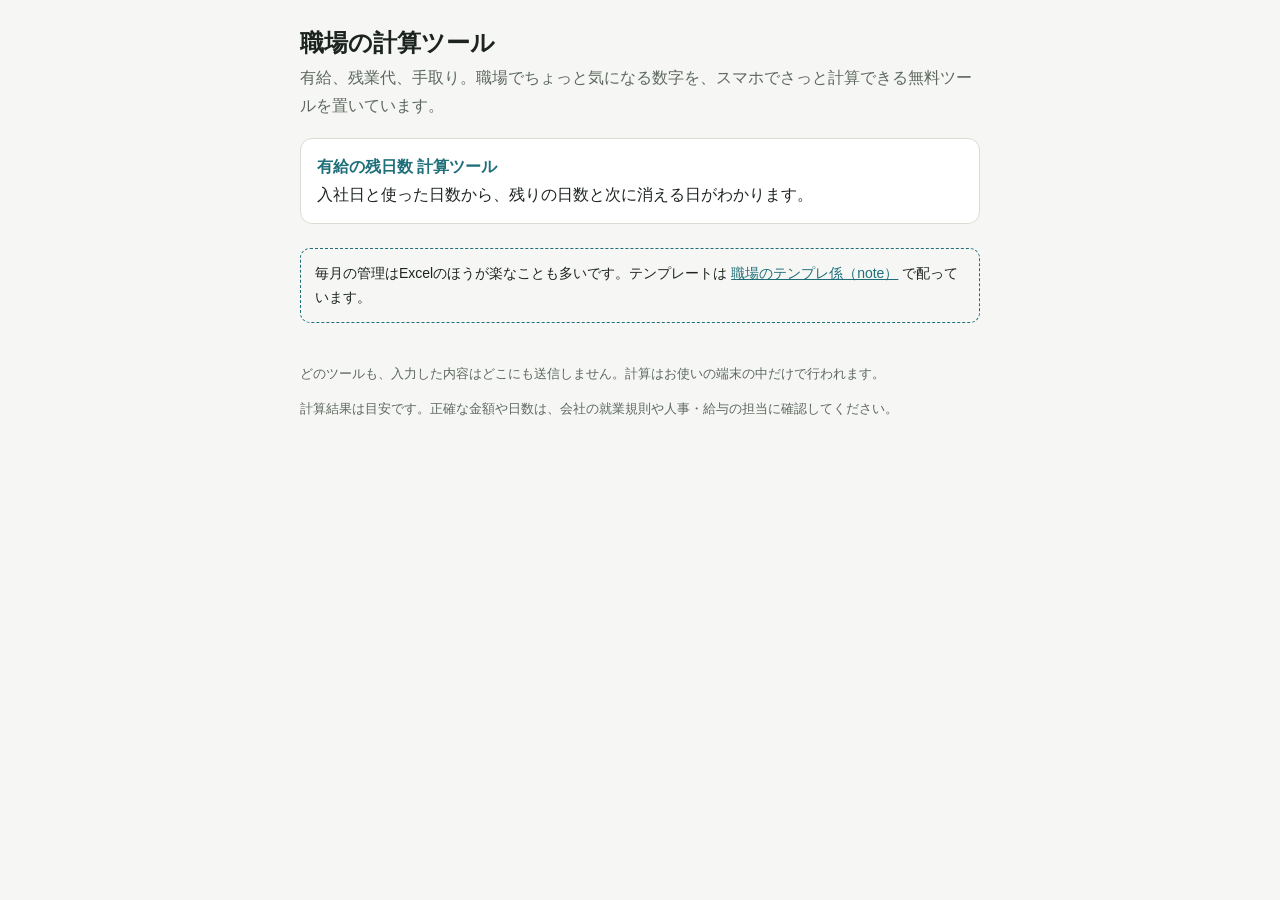
==== index.html @ 826455d9 "有給の残日数 計算ツールを公開 Co-Authored-By: Claude Opus 5.5 <noreply@anthropic.com> Claude-Session: https://clau" ====
<!doctype html>
<html lang="ja">
<head>
<meta charset="utf-8">
<meta name="viewport" content="width=device-width,initial-scale=1,viewport-fit=cover">
<title>職場の計算ツール｜有給・残業代・手取りをスマホでさっと計算</title>
<meta name="description" content="会社員が「ちょっと計算したい」ときに使える無料の計算ツール集。有給の残日数、残業代の目安、手取りの計算など。入力内容はどこにも送信しません。">
<link rel="canonical" href="https://by8k98rff4-gif.github.io/shokuba-tools/">
<link rel="stylesheet" href="assets/style.css">
</head>
<body>
<div class="wrap">
  <h1>職場の計算ツール</h1>
  <p class="lead">有給、残業代、手取り。職場でちょっと気になる数字を、スマホでさっと計算できる無料ツールを置いています。</p>

  <!-- TOOLS:START （ツールを追加したらこの一覧に1行足す） -->
  <ul class="list">
    <li><a href="yukyu/"><b>有給の残日数 計算ツール</b>入社日と使った日数から、残りの日数と次に消える日がわかります。</a></li>
  </ul>
  <!-- TOOLS:END -->

  <div class="cta" style="margin-top:24px">毎月の管理はExcelのほうが楽なことも多いです。テンプレートは <a href="https://note.com/shokuba_tenpure" rel="noopener">職場のテンプレ係（note）</a> で配っています。</div>

  <footer>
    <p>どのツールも、入力した内容はどこにも送信しません。計算はお使いの端末の中だけで行われます。</p>
    <p>計算結果は目安です。正確な金額や日数は、会社の就業規則や人事・給与の担当に確認してください。</p>
  </footer>
</div>
</body>
</html>
---- assets/style.css ----
:root{
  --bg:#f6f7f4; --panel:#ffffff; --line:#d9ddd3; --fg:#1d2420; --muted:#5d6760;
  --accent:#1f6f7a; --accent-ink:#ffffff; --accent-soft:#e2f0f1; --input:#fff6c9; --warn:#9a5b00;
  --font:"Hiragino Sans","Hiragino Kaku Gothic ProN","Noto Sans JP","Yu Gothic",sans-serif;
  --mono:ui-monospace,Menlo,Consolas,monospace;
}
@media (prefers-color-scheme: dark){
  :root{ --bg:#141816; --panel:#1c211e; --line:#2f3732; --fg:#e8ece9; --muted:#a3ada6;
    --accent:#5fb8c4; --accent-ink:#0b1a1c; --accent-soft:#183236; --input:#3a3416; --warn:#e7b25a; }
}
*{box-sizing:border-box}
body{margin:0;background:var(--bg);color:var(--fg);font-family:var(--font);font-size:16px;line-height:1.75;
  padding-left:max(16px,env(safe-area-inset-left,0px));padding-right:max(16px,env(safe-area-inset-right,0px))}
.wrap{max-width:680px;margin:0 auto;padding-block:20px 56px}
a{color:var(--accent)}
.crumb{font-size:13px;color:var(--muted)}
h1{font-size:24px;line-height:1.4;margin:6px 0 4px}
.lead{color:var(--muted);margin:0 0 18px}
.card{background:var(--panel);border:1px solid var(--line);border-radius:14px;padding:18px}
.field{display:flex;flex-direction:column;gap:4px;margin-bottom:14px}
.field label{font-weight:700;font-size:15px}
.field .hint{font-size:13px;color:var(--muted)}
input,select{font:inherit;font-size:17px;padding:10px 12px;border:1px solid var(--line);border-radius:10px;background:var(--input);color:var(--fg);width:100%;min-width:0}
input:focus,select:focus,button:focus-visible{outline:2px solid var(--accent);outline-offset:2px}
button.calc{font:inherit;font-weight:700;font-size:17px;width:100%;padding:12px;border:0;border-radius:10px;background:var(--accent);color:var(--accent-ink);cursor:pointer}
.result{margin-top:18px;display:none}
.result.show{display:block}
.big{font-size:40px;font-weight:800;font-family:var(--mono);line-height:1.1}
.big small{font-size:16px;font-weight:700;font-family:var(--font);margin-left:4px}
.rows{width:100%;border-collapse:collapse;margin-top:12px;font-size:14px}
.rows th,.rows td{text-align:left;padding:7px 6px;border-bottom:1px solid var(--line)}
.rows td.n{text-align:right;font-family:var(--mono);white-space:nowrap}
.tblwrap{overflow-x:auto}
.alert{margin-top:12px;padding:10px 12px;border-radius:10px;background:var(--accent-soft);font-size:14px}
.cta{margin-top:16px;padding:12px 14px;border:1px dashed var(--accent);border-radius:10px;font-size:14px}
h2{font-size:19px;margin:32px 0 8px}
.faq dt{font-weight:700;margin-top:12px}
.faq dd{margin:4px 0 0;color:var(--muted)}
.note{font-size:13px;color:var(--muted)}
.list{list-style:none;padding:0;margin:0;display:flex;flex-direction:column;gap:10px}
.list a{display:block;text-decoration:none;color:var(--fg);background:var(--panel);border:1px solid var(--line);border-radius:12px;padding:14px 16px}
.list a b{display:block;color:var(--accent)}
footer{margin-top:40px;font-size:13px;color:var(--muted)}
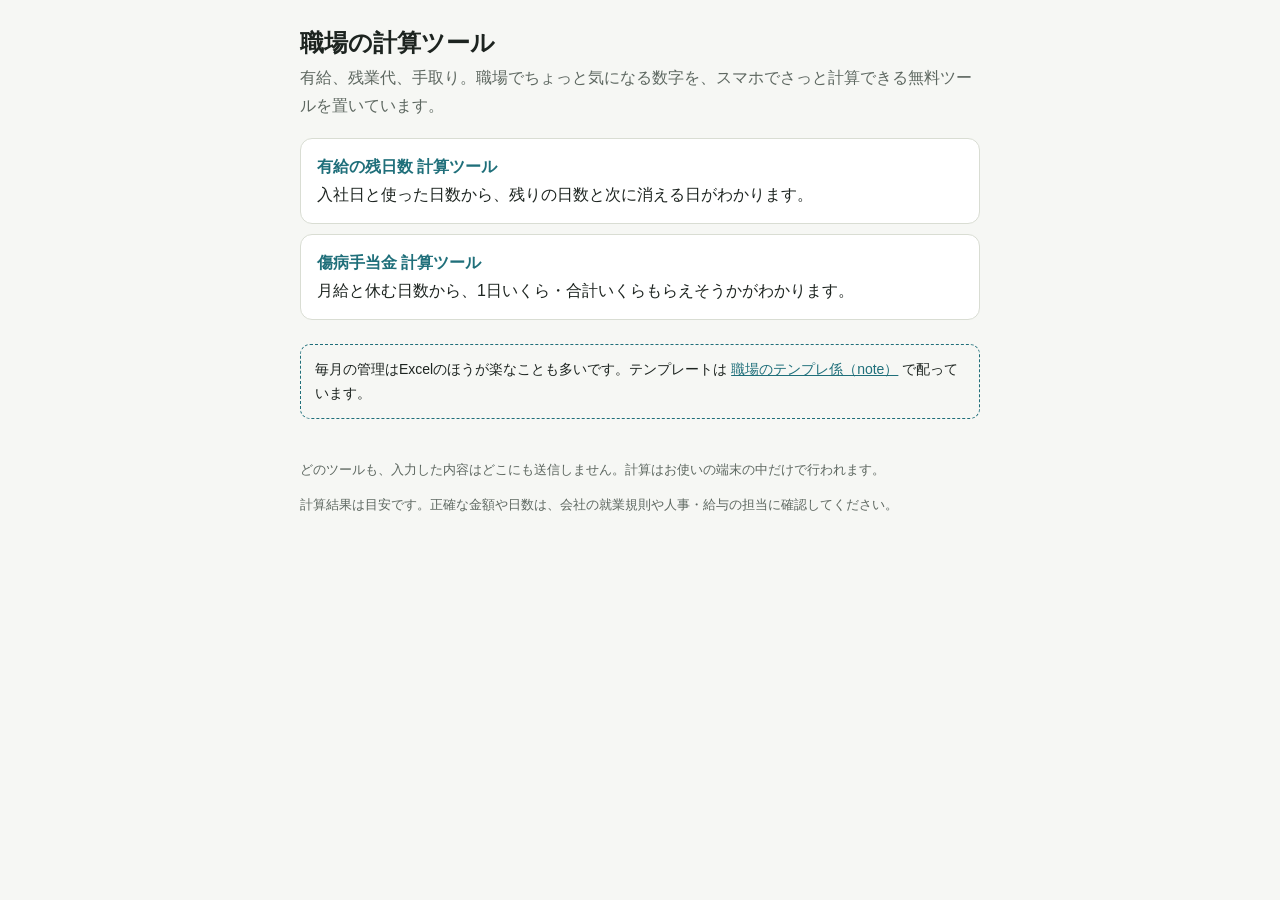
==== commit a06016c1: "傷病手当金 計算ツールを公開 Claude-Session: https://claude.ai/code/session_01LNcjn8rgbeGcjDyKR3WF5v Co-Authored-B" ====
--- a/index.html
+++ b/index.html
@@ -16,6 +16,7 @@
   <!-- TOOLS:START （ツールを追加したらこの一覧に1行足す） -->
   <ul class="list">
     <li><a href="yukyu/"><b>有給の残日数 計算ツール</b>入社日と使った日数から、残りの日数と次に消える日がわかります。</a></li>
+    <li><a href="shobyo/"><b>傷病手当金 計算ツール</b>月給と休む日数から、1日いくら・合計いくらもらえそうかがわかります。</a></li>
   </ul>
   <!-- TOOLS:END -->
 
--- a/assets/style.css
+++ b/assets/style.css
@@ -21,6 +21,9 @@
 .field label{font-weight:700;font-size:15px}
 .field .hint{font-size:13px;color:var(--muted)}
 input,select{font:inherit;font-size:17px;padding:10px 12px;border:1px solid var(--line);border-radius:10px;background:var(--input);color:var(--fg);width:100%;min-width:0}
+input[type=date]{-webkit-appearance:none;appearance:none;display:block;max-width:100%;min-height:48px;text-align:left}
+input[type=date]::-webkit-date-and-time-value{text-align:left;margin:0}
+.field>input,.field>select{max-width:100%}
 input:focus,select:focus,button:focus-visible{outline:2px solid var(--accent);outline-offset:2px}
 button.calc{font:inherit;font-weight:700;font-size:17px;width:100%;padding:12px;border:0;border-radius:10px;background:var(--accent);color:var(--accent-ink);cursor:pointer}
 .result{margin-top:18px;display:none}
@@ -41,3 +44,6 @@
 .list a{display:block;text-decoration:none;color:var(--fg);background:var(--panel);border:1px solid var(--line);border-radius:12px;padding:14px 16px}
 .list a b{display:block;color:var(--accent)}
 footer{margin-top:40px;font-size:13px;color:var(--muted)}
+.more{margin-bottom:14px;font-size:14px}
+.more summary{cursor:pointer;color:var(--accent);padding:6px 0}
+.more .field{margin-top:10px}
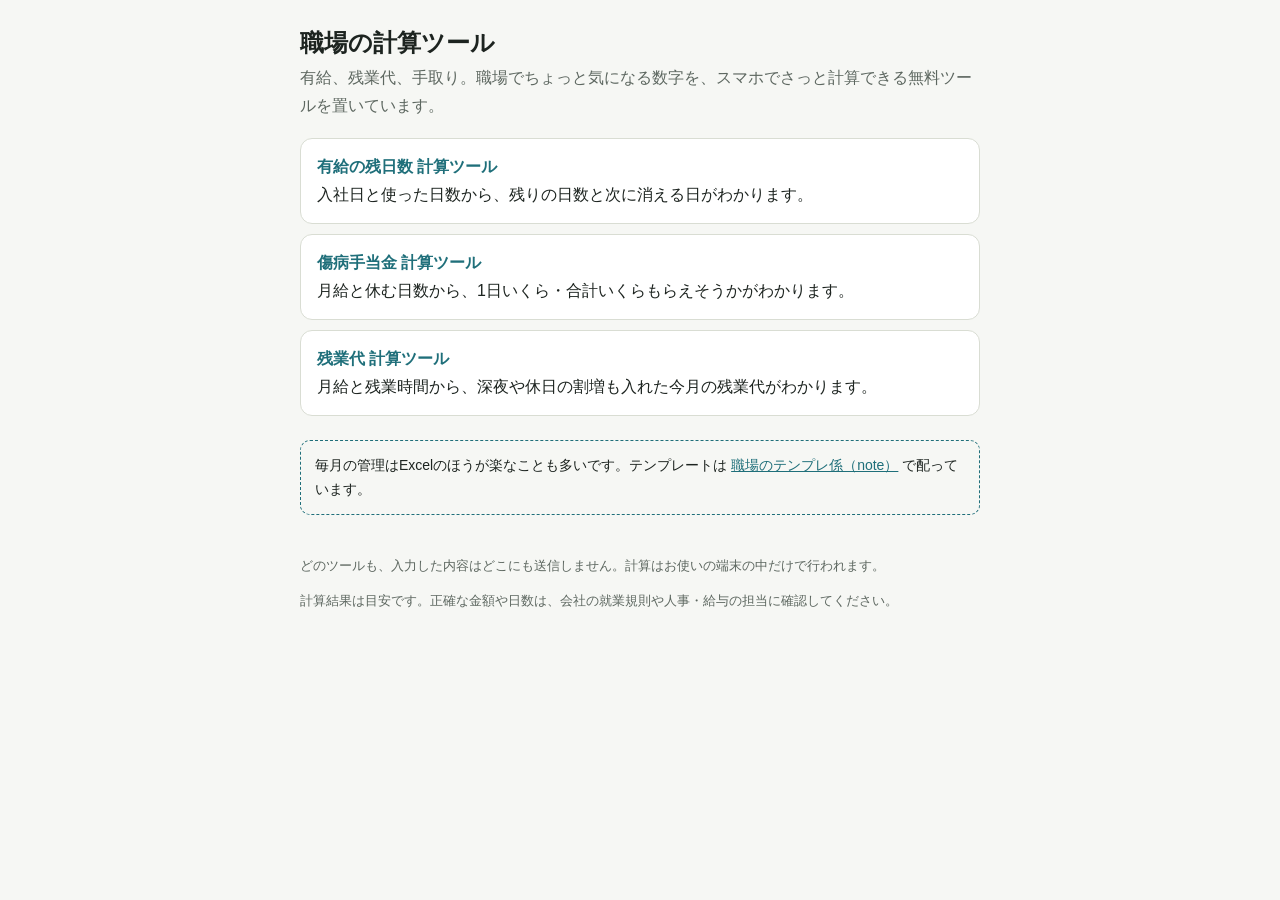
==== commit 24e4da17: "残業代 計算ツールを公開 Claude-Session: https://claude.ai/code/session_01LNcjn8rgbeGcjDyKR3WF5v Co-Authored-By:" ====
--- a/index.html
+++ b/index.html
@@ -17,6 +17,7 @@
   <ul class="list">
     <li><a href="yukyu/"><b>有給の残日数 計算ツール</b>入社日と使った日数から、残りの日数と次に消える日がわかります。</a></li>
     <li><a href="shobyo/"><b>傷病手当金 計算ツール</b>月給と休む日数から、1日いくら・合計いくらもらえそうかがわかります。</a></li>
+    <li><a href="zangyo/"><b>残業代 計算ツール</b>月給と残業時間から、深夜や休日の割増も入れた今月の残業代がわかります。</a></li>
   </ul>
   <!-- TOOLS:END -->
 
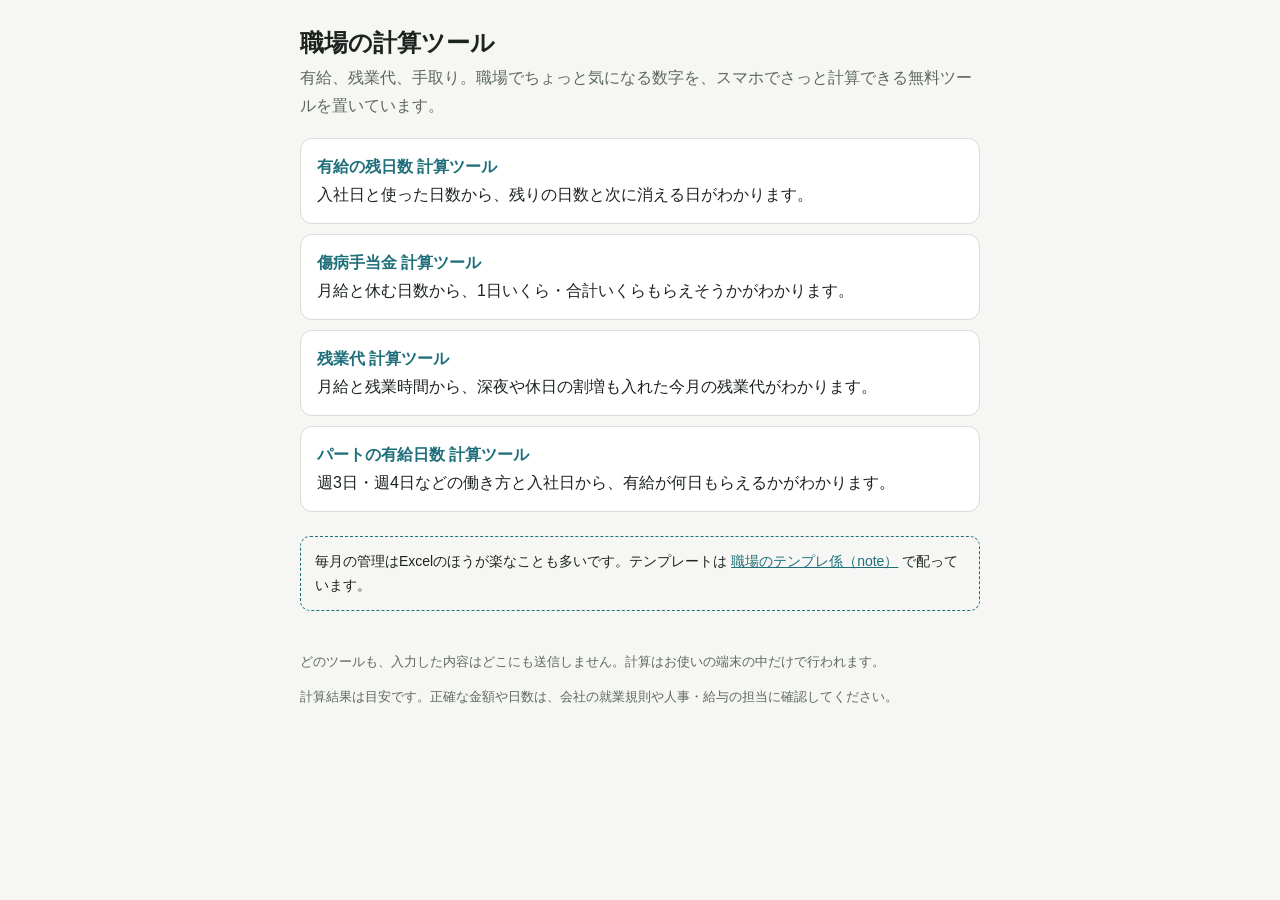
==== commit b9906627: "パートの有給日数 計算ツールを公開 Co-Authored-By: Claude <noreply@anthropic.com>" ====
--- a/index.html
+++ b/index.html
@@ -2,6 +2,7 @@
 <html lang="ja">
 <head>
 <meta charset="utf-8">
+<meta name="google-site-verification" content="tAM6n4REt2qtCzfppTaDeu08BDcPRXllY_rfFYvg8ro" />
 <meta name="viewport" content="width=device-width,initial-scale=1,viewport-fit=cover">
 <title>職場の計算ツール｜有給・残業代・手取りをスマホでさっと計算</title>
 <meta name="description" content="会社員が「ちょっと計算したい」ときに使える無料の計算ツール集。有給の残日数、残業代の目安、手取りの計算など。入力内容はどこにも送信しません。">
@@ -18,6 +19,7 @@
     <li><a href="yukyu/"><b>有給の残日数 計算ツール</b>入社日と使った日数から、残りの日数と次に消える日がわかります。</a></li>
     <li><a href="shobyo/"><b>傷病手当金 計算ツール</b>月給と休む日数から、1日いくら・合計いくらもらえそうかがわかります。</a></li>
     <li><a href="zangyo/"><b>残業代 計算ツール</b>月給と残業時間から、深夜や休日の割増も入れた今月の残業代がわかります。</a></li>
+    <li><a href="hirei/"><b>パートの有給日数 計算ツール</b>週3日・週4日などの働き方と入社日から、有給が何日もらえるかがわかります。</a></li>
   </ul>
   <!-- TOOLS:END -->
 
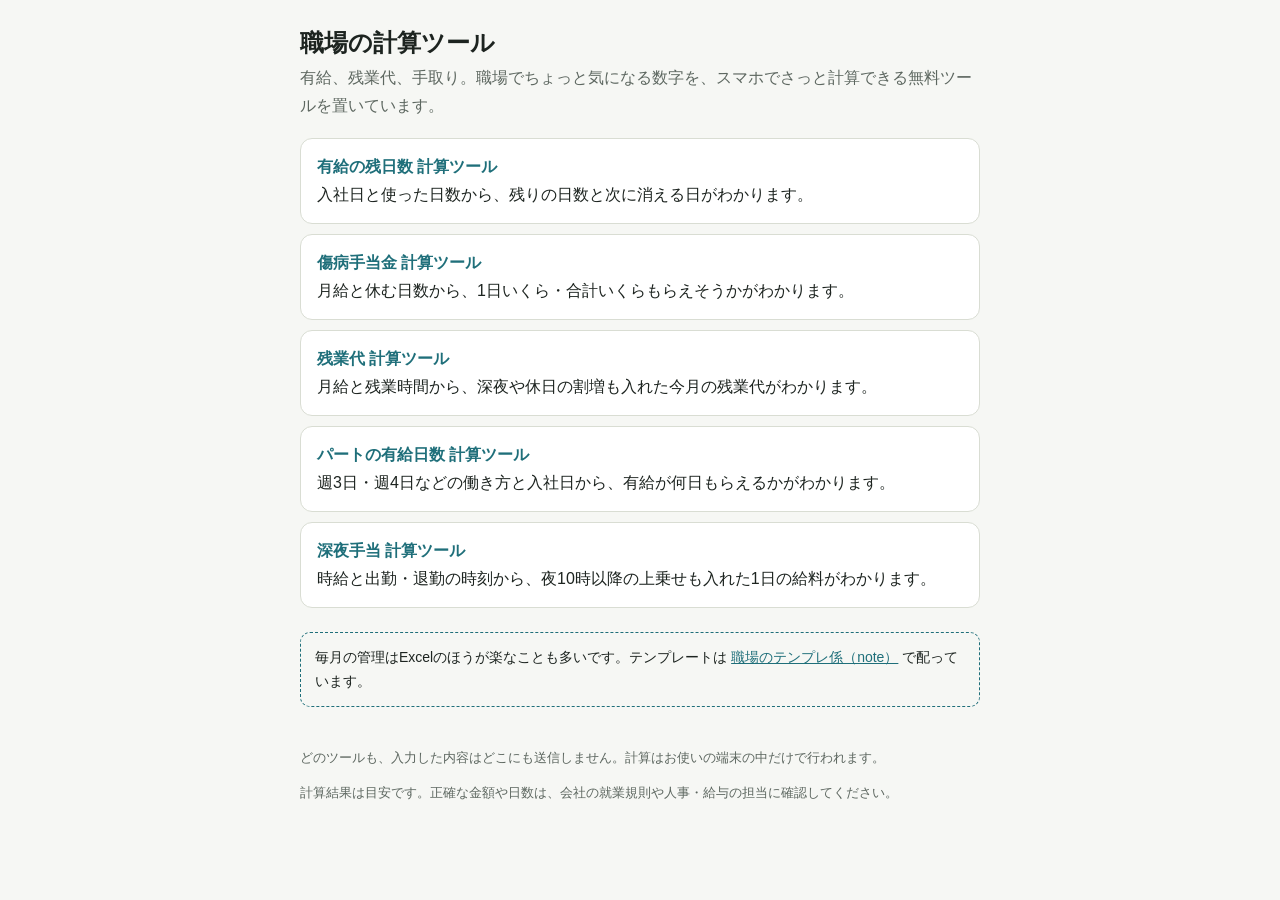
==== commit 7bff251d: "深夜手当 計算ツールを公開 Co-Authored-By: Claude <noreply@anthropic.com> Co-Authored-By: Claude Opus 5.5 <norepl" ====
--- a/index.html
+++ b/index.html
@@ -20,6 +20,7 @@
     <li><a href="shobyo/"><b>傷病手当金 計算ツール</b>月給と休む日数から、1日いくら・合計いくらもらえそうかがわかります。</a></li>
     <li><a href="zangyo/"><b>残業代 計算ツール</b>月給と残業時間から、深夜や休日の割増も入れた今月の残業代がわかります。</a></li>
     <li><a href="hirei/"><b>パートの有給日数 計算ツール</b>週3日・週4日などの働き方と入社日から、有給が何日もらえるかがわかります。</a></li>
+    <li><a href="shinya/"><b>深夜手当 計算ツール</b>時給と出勤・退勤の時刻から、夜10時以降の上乗せも入れた1日の給料がわかります。</a></li>
   </ul>
   <!-- TOOLS:END -->
 
--- a/assets/style.css
+++ b/assets/style.css
@@ -21,8 +21,8 @@
 .field label{font-weight:700;font-size:15px}
 .field .hint{font-size:13px;color:var(--muted)}
 input,select{font:inherit;font-size:17px;padding:10px 12px;border:1px solid var(--line);border-radius:10px;background:var(--input);color:var(--fg);width:100%;min-width:0}
-input[type=date]{-webkit-appearance:none;appearance:none;display:block;max-width:100%;min-height:48px;text-align:left}
-input[type=date]::-webkit-date-and-time-value{text-align:left;margin:0}
+input[type=date],input[type=time]{-webkit-appearance:none;appearance:none;display:block;max-width:100%;min-height:48px;text-align:left}
+input[type=date]::-webkit-date-and-time-value,input[type=time]::-webkit-date-and-time-value{text-align:left;margin:0}
 .field>input,.field>select{max-width:100%}
 input:focus,select:focus,button:focus-visible{outline:2px solid var(--accent);outline-offset:2px}
 button.calc{font:inherit;font-weight:700;font-size:17px;width:100%;padding:12px;border:0;border-radius:10px;background:var(--accent);color:var(--accent-ink);cursor:pointer}
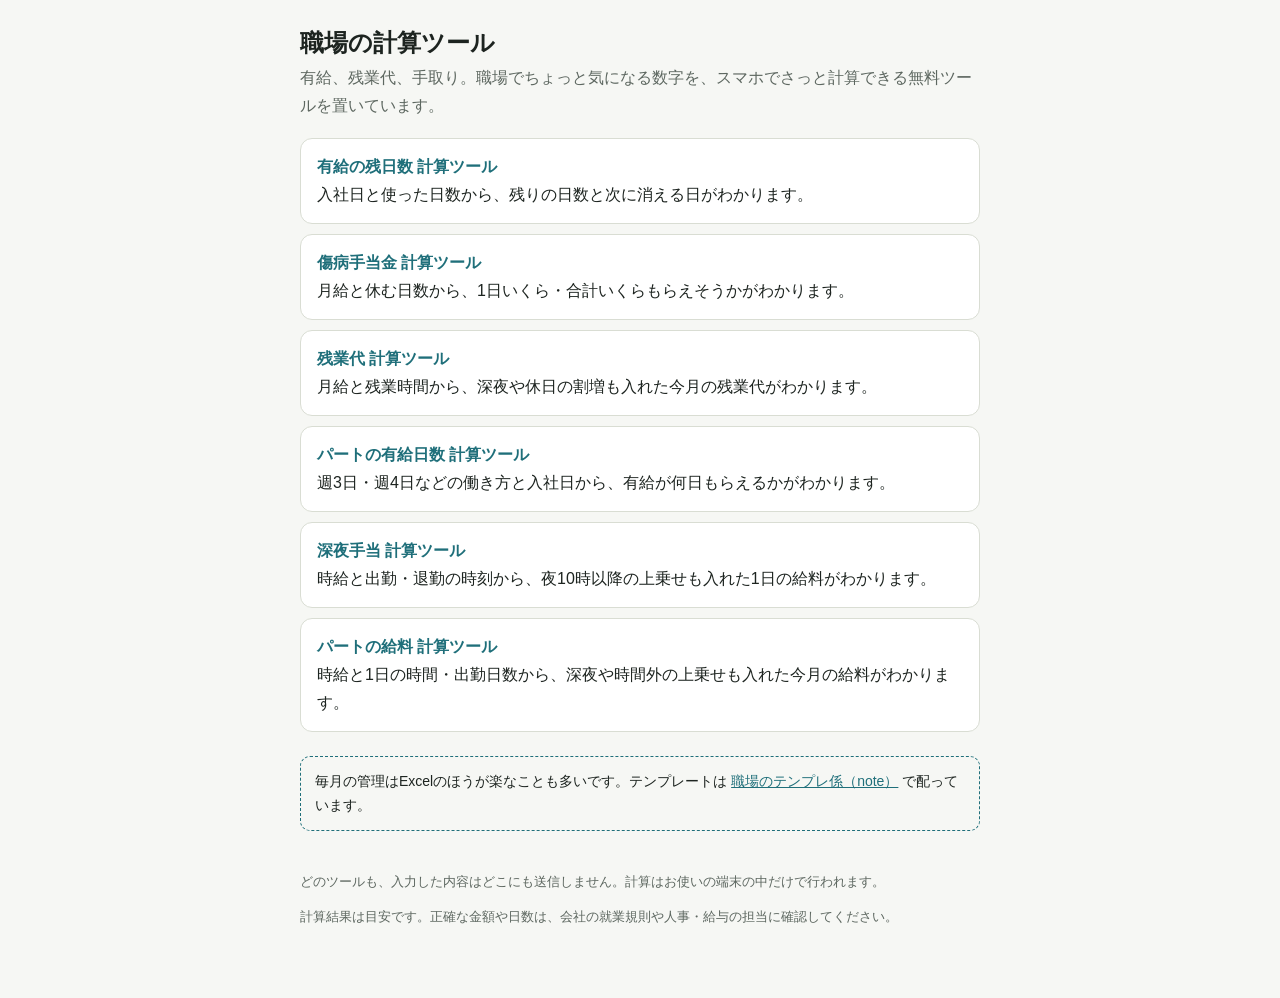
==== commit 6cb02fa5: "パートの給料 計算ツールを公開 Co-Authored-By: Claude <noreply@anthropic.com> Co-Authored-By: Claude Opus 5.5 <nore" ====
--- a/index.html
+++ b/index.html
@@ -21,6 +21,7 @@
     <li><a href="zangyo/"><b>残業代 計算ツール</b>月給と残業時間から、深夜や休日の割増も入れた今月の残業代がわかります。</a></li>
     <li><a href="hirei/"><b>パートの有給日数 計算ツール</b>週3日・週4日などの働き方と入社日から、有給が何日もらえるかがわかります。</a></li>
     <li><a href="shinya/"><b>深夜手当 計算ツール</b>時給と出勤・退勤の時刻から、夜10時以降の上乗せも入れた1日の給料がわかります。</a></li>
+    <li><a href="part/"><b>パートの給料 計算ツール</b>時給と1日の時間・出勤日数から、深夜や時間外の上乗せも入れた今月の給料がわかります。</a></li>
   </ul>
   <!-- TOOLS:END -->
 
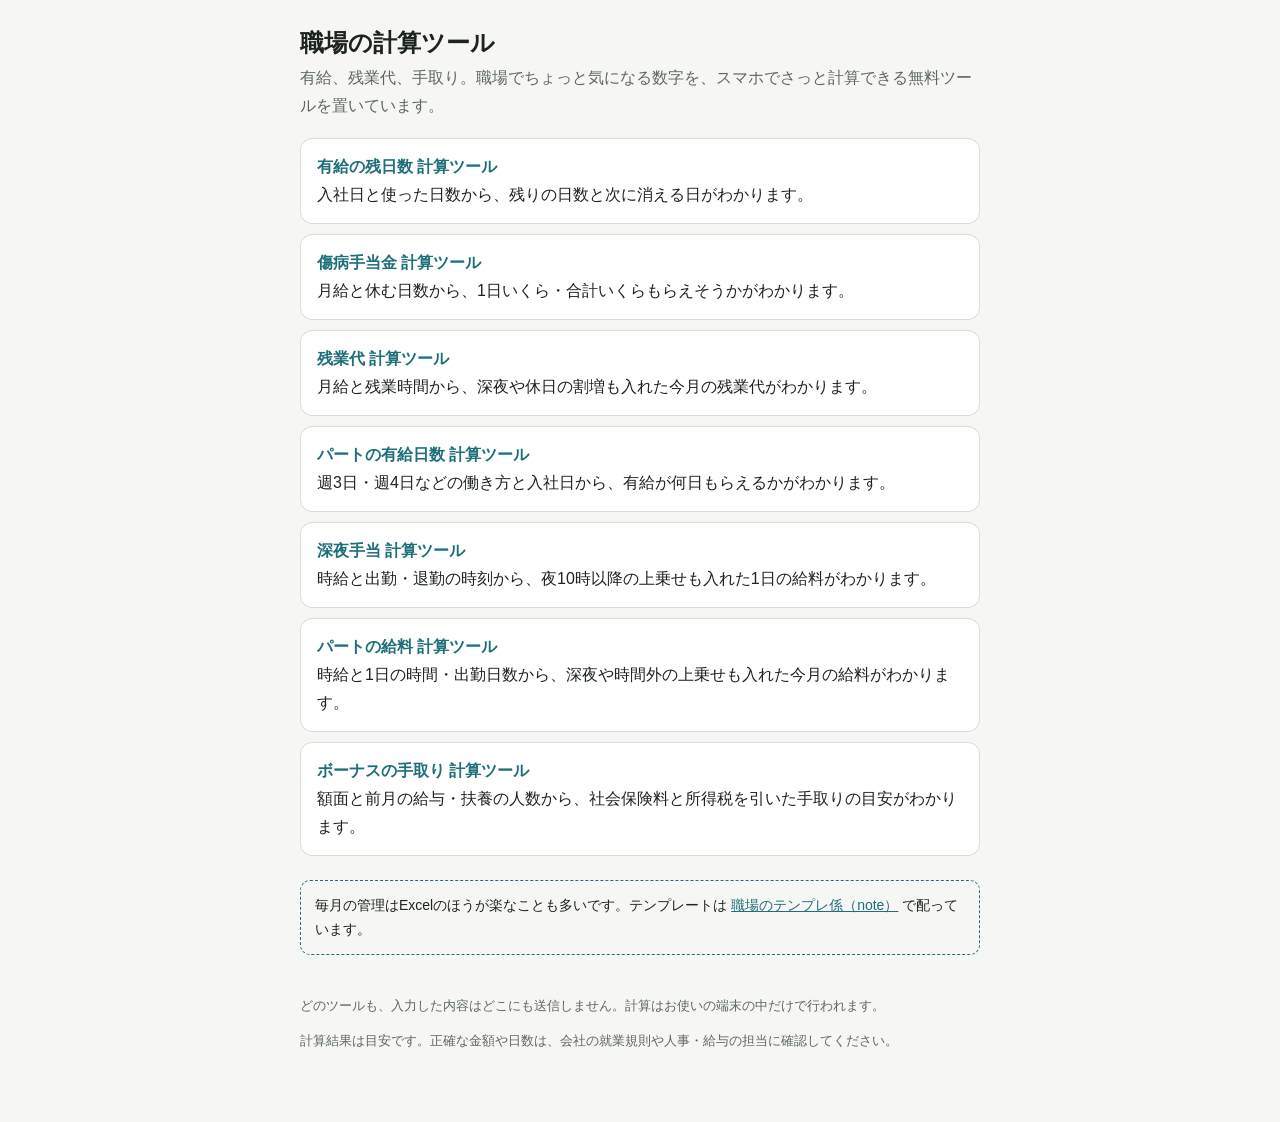
==== commit 57f7a672: "ボーナスの手取り 計算ツールを公開 Co-Authored-By: Claude <noreply@anthropic.com>" ====
--- a/index.html
+++ b/index.html
@@ -22,6 +22,7 @@
     <li><a href="hirei/"><b>パートの有給日数 計算ツール</b>週3日・週4日などの働き方と入社日から、有給が何日もらえるかがわかります。</a></li>
     <li><a href="shinya/"><b>深夜手当 計算ツール</b>時給と出勤・退勤の時刻から、夜10時以降の上乗せも入れた1日の給料がわかります。</a></li>
     <li><a href="part/"><b>パートの給料 計算ツール</b>時給と1日の時間・出勤日数から、深夜や時間外の上乗せも入れた今月の給料がわかります。</a></li>
+    <li><a href="bonus/"><b>ボーナスの手取り 計算ツール</b>額面と前月の給与・扶養の人数から、社会保険料と所得税を引いた手取りの目安がわかります。</a></li>
   </ul>
   <!-- TOOLS:END -->
 
